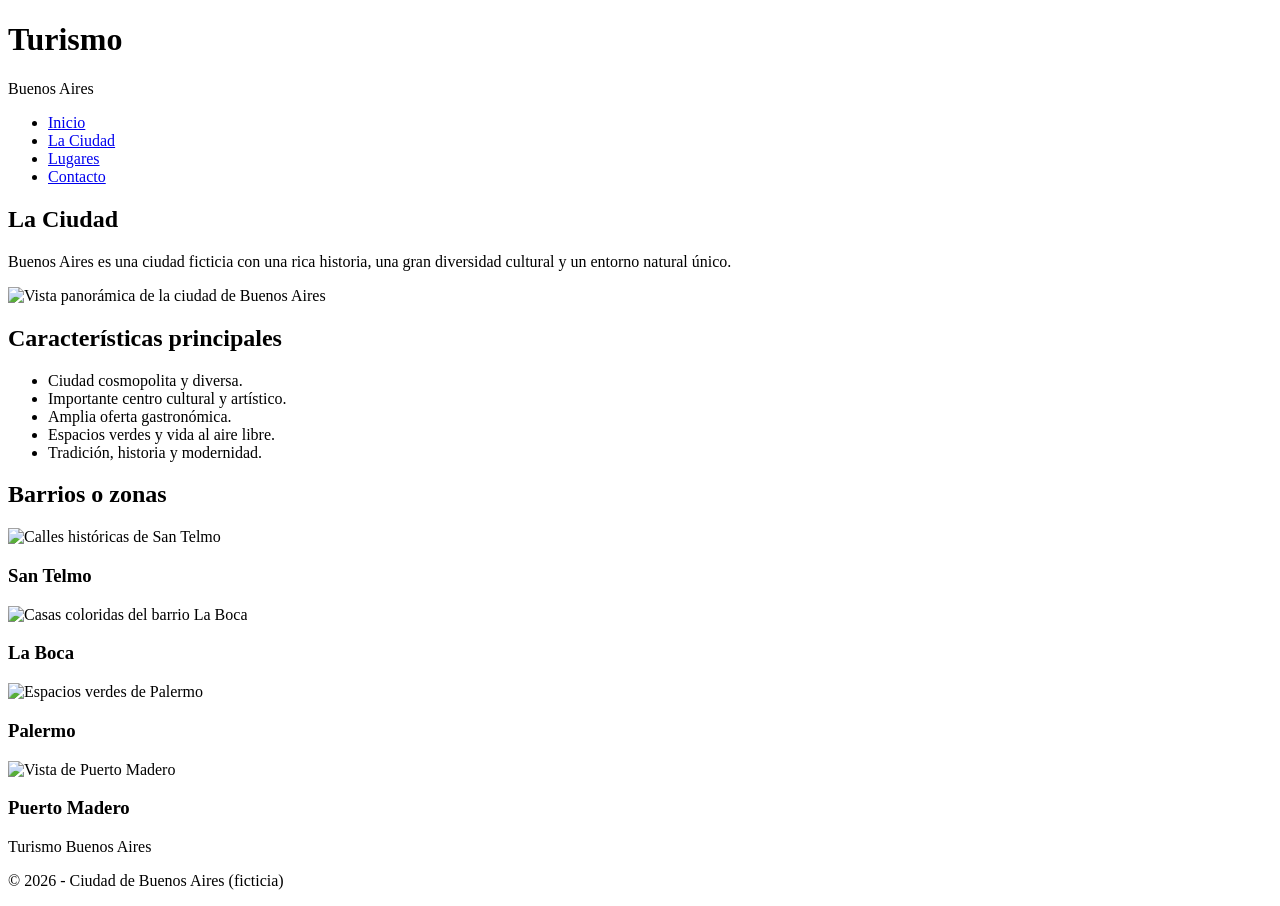
==== ciudad.html @ 962e04ac "Nuevo html para "Ciudades" Pagina de "Ciudades" adaptado a una estructura mas parecida a la de las d" ====
<!DOCTYPE html>
<html lang="es">

    <head>
        <meta charset="UTF-8">
        <meta name="viewport" content="width=device-width, initial-scale=1.0">

        <link rel="preconnect" href="https://fonts.googleapis.com">
        <link rel="preconnect" href="https://fonts.gstatic.com" crossorigin>

        <link href="https://fonts.googleapis.com/css2?family=Poppins:wght@400;500;600;700&display=swap" rel="stylesheet">

        <link rel="stylesheet" href="estilosCiudad.css">

        <title>La Ciudad - Turismo Buenos Aires</title>
    </head>

    <body class="pagina-ciudad">

        <header class="site-header">

            <div class="header-logo">
                <h1>Turismo</h1>
                <p>Buenos Aires</p>
            </div>

            <nav class="site-nav">

                <ul>
                    <li>
                        <a href="index.html">Inicio</a>
                    </li>

                    <li>
                        <a href="ciudad.html" class="activo">La Ciudad</a>
                    </li>

                    <li>
                        <a href="lugares.html">Lugares</a>
                    </li>

                    <li>
                        <a href="contacto.html">Contacto</a>
                    </li>
                </ul>

            </nav>

        </header>


        <main class="contenedor-ciudad">

            <section class="presentacion-ciudad">

                <div class="texto-presentacion">

                    <h2>La Ciudad</h2>

                    <p>
                        Buenos Aires es una ciudad ficticia con una rica historia,
                        una gran diversidad cultural y un entorno natural único.
                    </p>

                </div>
                <img src="Recursos/ciudad.jpg" alt="Vista panorámica de la ciudad de Buenos Aires" class="imagen-ciudad" >
            </section>

            <section class="caracteristicas">

                <h2>Características principales</h2>
                <ul>

                    <li>Ciudad cosmopolita y diversa.</li>

                    <li>Importante centro cultural y artístico.</li>

                    <li>Amplia oferta gastronómica.</li>

                    <li>Espacios verdes y vida al aire libre.</li>

                    <li>Tradición, historia y modernidad.</li>

                </ul>

            </section>

            <section class="barrios">

            <h2>Barrios o zonas</h2>

            <div class="contenedor-barrios">

                <article class="tarjeta-barrio">

                    <img
                        src="Recursos/san-telmo.jpg"
                        alt="Calles históricas de San Telmo"
                    >

                    <h3>San Telmo</h3>

                </article>

                <article class="tarjeta-barrio">

                    <img
                        src="Recursos/la-boca.jpg"
                        alt="Casas coloridas del barrio La Boca"
                    >

                    <h3>La Boca</h3>

                </article>

                <article class="tarjeta-barrio">

                    <img
                        src="Recursos/palermo.jpg"
                        alt="Espacios verdes de Palermo"
                    >

                    <h3>Palermo</h3>

                </article>


                <article class="tarjeta-barrio">

                    <img
                        src="Recursos/puerto-madero.jpg"
                        alt="Vista de Puerto Madero"
                    >

                    <h3>Puerto Madero</h3>

                </article>


            </div>

        </section>


    </main>

    <footer class="site-footer">

        <p class="footer-titulo">
            Turismo Buenos Aires
        </p>

        <p class="footer-derechos">
            © 2026 - Ciudad de Buenos Aires (ficticia)
        </p>

    </footer>
</body>
</html>
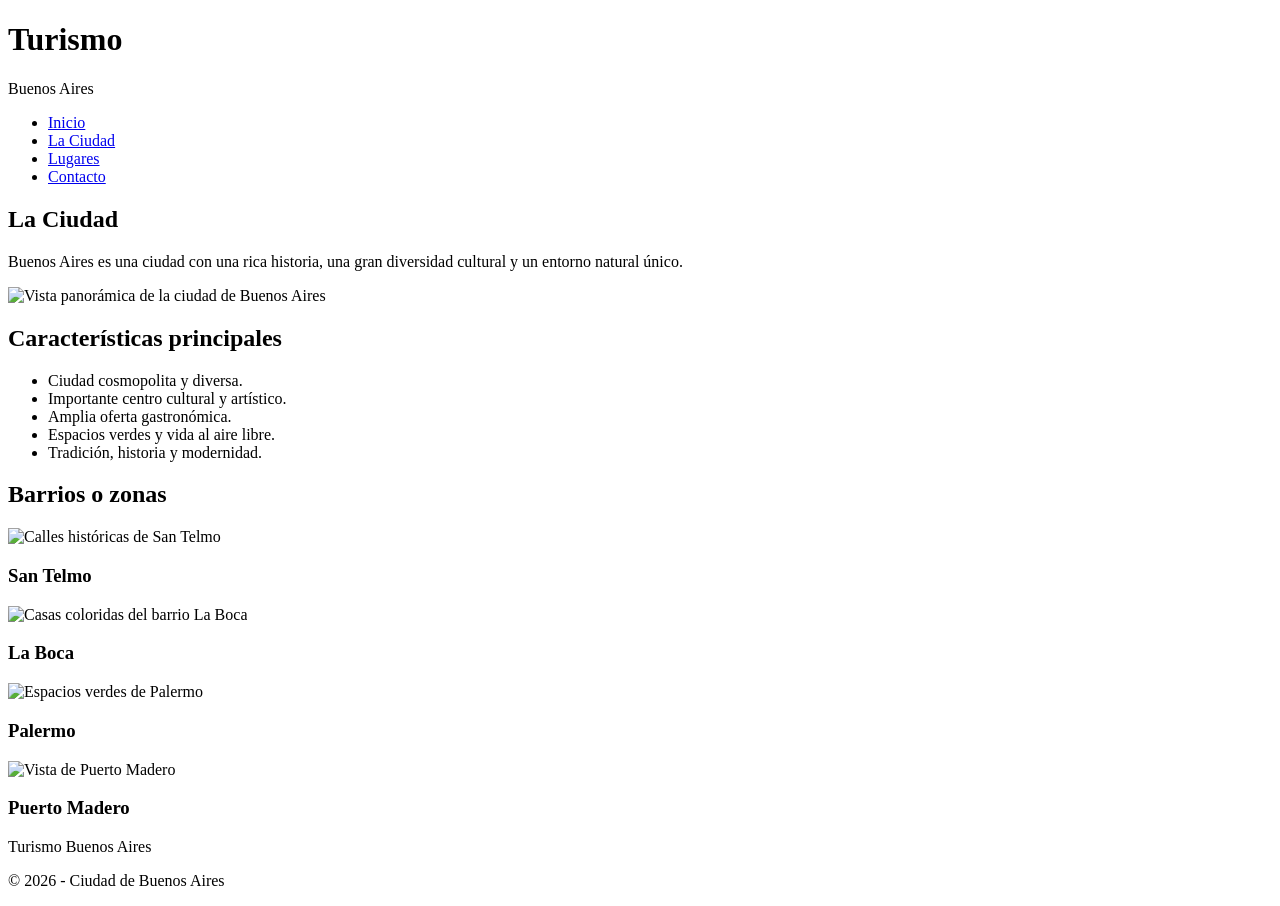
==== commit 16bc7c27: "cambios pequeños" ====
--- a/ciudad.html
+++ b/ciudad.html
@@ -59,7 +59,7 @@
                     <h2>La Ciudad</h2>
 
                     <p>
-                        Buenos Aires es una ciudad ficticia con una rica historia,
+                        Buenos Aires es una ciudad con una rica historia,
                         una gran diversidad cultural y un entorno natural único.
                     </p>
 
@@ -152,7 +152,7 @@
         </p>
 
         <p class="footer-derechos">
-            © 2026 - Ciudad de Buenos Aires (ficticia)
+            © 2026 - Ciudad de Buenos Aires
         </p>
 
     </footer>
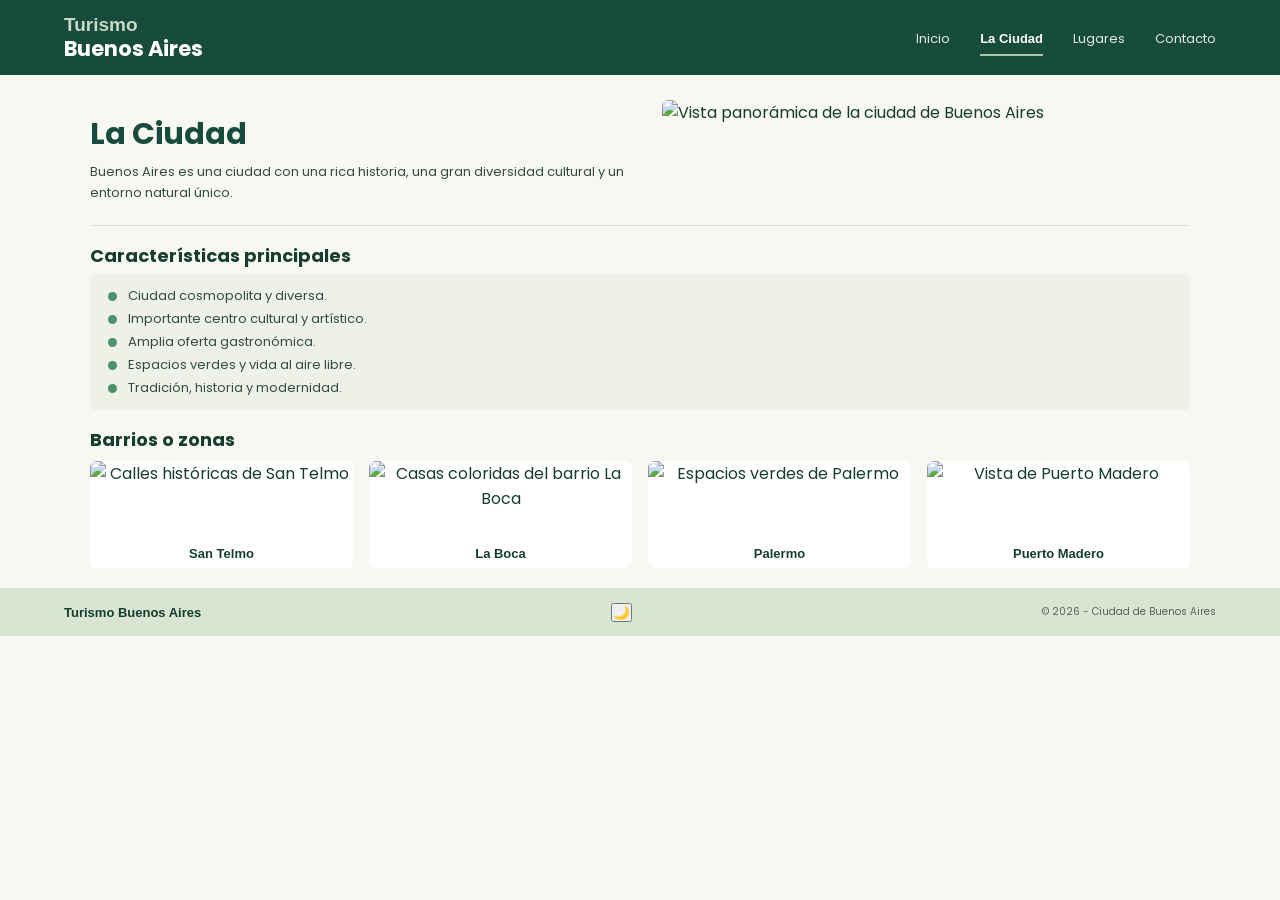
==== commit 802ea513: "html y css modificado para el js en html se agrego un boton que es para el modo oscuro, y en el css " ====
--- a/ciudad.html
+++ b/ciudad.html
@@ -150,11 +150,12 @@
         <p class="footer-titulo">
             Turismo Buenos Aires
         </p>
-
+        <button id="boton-tema">🌙</button>
         <p class="footer-derechos">
             © 2026 - Ciudad de Buenos Aires
         </p>
 
     </footer>
+    <script src="ciudad.js"></script>
 </body>
 </html>
--- a/estilosCiudad.css
+++ b/estilosCiudad.css
@@ -0,0 +1,294 @@
+* {
+    margin: 0;
+    padding: 0;
+    box-sizing: border-box;
+}
+
+body {
+    font-family: 'Poppins', sans-serif;
+    background-color: #f7f8f1;
+    color: #173d32;
+}
+
+.site-header {
+    background-color: #174b3b;
+    color: white;
+
+    display: flex;
+    justify-content: space-between;
+    align-items: center;
+
+    padding: 12px 5%;
+    min-height: 75px;
+}
+
+.header-logo h1 {
+    font-size: 19px;
+    font-weight: 600;
+    line-height: 1.2;
+    color: #c8d8c8;
+}
+
+.header-logo p {
+    font-size: 21px;
+    font-weight: 700;
+    line-height: 1.2;
+    color: white;
+}
+
+
+.site-nav ul {
+    display: flex;
+    align-items: center;
+    gap: 30px;
+
+    list-style: none;
+}
+
+.site-nav a {
+    text-decoration: none;
+    color: #e2eae4;
+
+    font-size: 13px;
+    font-weight: 400;
+
+    padding-bottom: 8px;
+    transition: 0.3s;
+}
+
+.site-nav a:hover {
+    color: white;
+}
+
+.site-nav a.activo {
+    color: white;
+    font-weight: 600;
+
+    border-bottom: 2px solid #a9c5a9;
+}
+
+
+
+.contenedor-ciudad {
+    width: 90%;
+    max-width: 1100px;
+    margin: 0 auto;
+    padding: 25px 0 20px;
+}
+
+
+
+.presentacion-ciudad {
+    display: flex;
+    justify-content: space-between;
+    align-items: center;
+    gap: 25px;
+
+    padding-bottom: 10px;
+    border-bottom: 1px solid #dce2d8;
+}
+
+.texto-presentacion {
+    flex: 1;
+}
+
+.texto-presentacion h2 {
+    font-size: 30px;
+    font-weight: 700;
+    margin-bottom: 5px;
+    color: #174b3b;
+}
+
+.texto-presentacion p {
+    font-size: 13px;
+    line-height: 1.6;
+    color: #354b43;
+}
+
+.imagen-ciudad {
+    width: 48%;
+    height: 115px;
+
+    object-fit: cover;
+    border-radius: 6px;
+}
+
+.caracteristicas {
+    margin-top: 16px;
+}
+
+.caracteristicas h2 {
+    font-size: 18px;
+    font-weight: 700;
+    margin-bottom: 5px;
+    color: #173d32;
+}
+
+.caracteristicas ul {
+    background-color: #edf1e7;
+
+    list-style: none;
+    padding: 9px 18px;
+
+    border-radius: 6px;
+}
+
+.caracteristicas li {
+    position: relative;
+
+    font-size: 13px;
+    color: #354b43;
+
+    padding-left: 20px;
+    margin: 3px 0;
+}
+
+.caracteristicas li::before {
+    content: "";
+
+    position: absolute;
+    left: 0;
+    top: 6px;
+
+    width: 9px;
+    height: 9px;
+
+    background-color: #4c9369;
+    border-radius: 50%;
+}
+
+.barrios {
+    margin-top: 16px;
+}
+
+.barrios h2 {
+    font-size: 18px;
+    font-weight: 700;
+    margin-bottom: 8px;
+    color: #173d32;
+}
+
+.contenedor-barrios {
+    display: grid;
+    grid-template-columns: repeat(4, 1fr);
+    gap: 16px;
+}
+.tarjeta-barrio {
+    background-color: #ffffff;
+    border-radius: 6px;
+    overflow: hidden;
+
+    text-align: center;
+
+    transition: transform 0.3s, box-shadow 0.3s;
+}
+
+.tarjeta-barrio:hover {
+    transform: translateY(-4px);
+    box-shadow: 0 4px 12px rgba(0, 0, 0, 0.10);
+}
+
+.tarjeta-barrio img {
+    display: block;
+
+    width: 100%;
+    height: 78px;
+
+    object-fit: cover;
+    border-radius: 6px;
+}
+
+.tarjeta-barrio h3 {
+    font-size: 13px;
+    font-weight: 600;
+
+    color: #173d32;
+
+    padding: 7px 3px;
+}
+
+.site-footer {
+    background-color: #d8e5d2;
+
+    display: flex;
+    justify-content: space-between;
+    align-items: center;
+
+    padding: 14px 5%;
+    min-height: 48px;
+}
+
+.footer-titulo {
+    font-size: 13px;
+    font-weight: 600;
+    color: #173d32;
+}
+
+.footer-derechos {
+    font-size: 10px;
+    color: #52665b;
+}
+@media (max-width: 600px) {
+
+    .site-header {
+        flex-direction: column;
+        gap: 12px;
+        padding: 15px;
+    }
+
+    .site-nav ul {
+        gap: 18px;
+        flex-wrap: wrap;
+        justify-content: center;
+    }
+
+    .site-nav a {
+        font-size: 12px;
+    }
+
+    .contenedor-ciudad {
+        width: 92%;
+    }
+
+    .presentacion-ciudad {
+        flex-direction: column;
+        align-items: flex-start;
+    }
+
+    .texto-presentacion h2 {
+        font-size: 26px;
+    }
+
+    .imagen-ciudad {
+        width: 100%;
+        height: 180px;
+    }
+
+    .contenedor-barrios {
+        grid-template-columns: repeat(2, 1fr);
+        gap: 12px;
+    }
+
+    .tarjeta-barrio img {
+        height: 110px;
+    }
+
+    .site-footer {
+        flex-direction: column;
+        gap: 6px;
+        text-align: center;
+    }
+
+}
+
+@media (max-width: 350px) {
+
+    .site-nav ul {
+        gap: 10px;
+    }
+
+    .contenedor-barrios {
+        grid-template-columns: 1fr;
+    }
+
+}
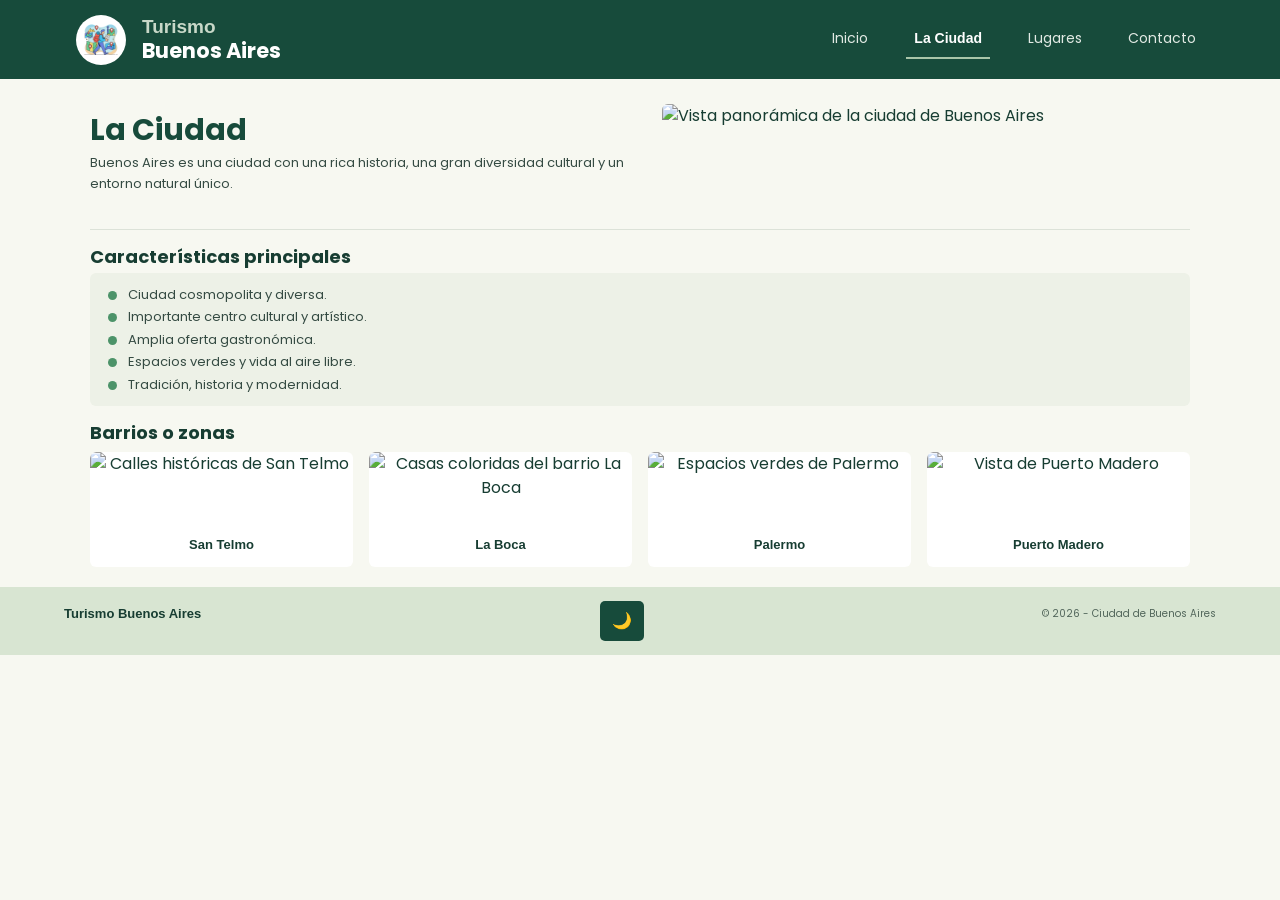
==== commit 3bc1032f: "feat: unifico la navbar del sitio con Bootstrap" ====
--- a/ciudad.html
+++ b/ciudad.html
@@ -11,43 +11,47 @@
 
         <link href="https://fonts.googleapis.com/css2?family=Poppins:wght@400;500;600;700&display=swap" rel="stylesheet">
 
+        <!-- Bootstrap CSS: antes del CSS propio -->
+        <link href="https://cdn.jsdelivr.net/npm/bootstrap@5.3.3/dist/css/bootstrap.min.css" rel="stylesheet">
+
+        <!-- CSS propio del sitio -->
         <link rel="stylesheet" href="estilosCiudad.css">
+        <link rel="stylesheet" href="css/navbar.css">
 
         <title>La Ciudad - Turismo Buenos Aires</title>
     </head>
 
     <body class="pagina-ciudad">
 
-        <header class="site-header">
+    <header class="header-turismo sticky-top">
+        <nav class="navbar navbar-expand-lg navbar-dark navbar-turismo">
+            <div class="container-fluid">
 
-            <div class="header-logo">
-                <h1>Turismo</h1>
-                <p>Buenos Aires</p>
+                <a class="navbar-brand d-flex align-items-center gap-3" href="index.html">
+                    <img class="logo-navbar rounded-circle" src="Recursos/Logo.jpg" alt="Logo de Turismo Buenos Aires">
+                    <div class="marca-texto">
+                        <h1>Turismo</h1>
+                        <p>Buenos Aires</p>
+                    </div>
+                </a>
+
+                <button class="navbar-toggler" type="button" data-bs-toggle="collapse" data-bs-target="#menuPrincipal"
+                    aria-controls="menuPrincipal" aria-expanded="false" aria-label="Abrir menú">
+                    <span class="navbar-toggler-icon"></span>
+                </button>
+
+                <div class="collapse navbar-collapse" id="menuPrincipal">
+                    <ul class="navbar-nav ms-auto">
+                        <li class="nav-item"><a class="nav-link" href="index.html">Inicio</a></li>
+                        <li class="nav-item"><a class="nav-link active" aria-current="page" href="ciudad.html">La Ciudad</a></li>
+                        <li class="nav-item"><a class="nav-link" href="lugares.html">Lugares</a></li>
+                        <li class="nav-item"><a class="nav-link" href="contacto.html">Contacto</a></li>
+                    </ul>
+                </div>
+
             </div>
-
-            <nav class="site-nav">
-
-                <ul>
-                    <li>
-                        <a href="index.html">Inicio</a>
-                    </li>
-
-                    <li>
-                        <a href="ciudad.html" class="activo">La Ciudad</a>
-                    </li>
-
-                    <li>
-                        <a href="lugares.html">Lugares</a>
-                    </li>
-
-                    <li>
-                        <a href="contacto.html">Contacto</a>
-                    </li>
-                </ul>
-
-            </nav>
-
-        </header>
+        </nav>
+    </header>
 
 
         <main class="contenedor-ciudad">
@@ -156,6 +160,8 @@
         </p>
 
     </footer>
+    <!-- Bootstrap JS: necesario para el menú hamburguesa -->
+    <script src="https://cdn.jsdelivr.net/npm/bootstrap@5.3.3/dist/js/bootstrap.bundle.min.js"></script>
     <script src="ciudad.js"></script>
 </body>
 </html>
--- a/estilosCiudad.css
+++ b/estilosCiudad.css
@@ -292,3 +292,57 @@
     }
 
 }
+
+/* BOTÓN MODO OSCURO */
+
+#boton-tema {
+    background-color: #174b3b;
+    color: white;
+    border: none;
+    border-radius: 5px;
+    padding: 8px 12px;
+    cursor: pointer;
+    font-family: 'Poppins', sans-serif;
+}
+
+
+/* MODO OSCURO */
+
+.modo-oscuro {
+    background-color: #18231f;
+    color: #eeeeee;
+}
+
+.modo-oscuro .contenedor-ciudad {
+    background-color: #18231f;
+}
+
+.modo-oscuro h2,
+.modo-oscuro h3,
+.modo-oscuro p {
+    color: #eeeeee;
+}
+
+.modo-oscuro .caracteristicas ul,
+.modo-oscuro .tarjeta-barrio {
+    background-color: #293a32;
+}
+
+.modo-oscuro .caracteristicas li {
+    color: #eeeeee;
+}
+
+.modo-oscuro .site-footer {
+    background-color: #24352d;
+}
+
+.modo-oscuro .footer-titulo,
+.modo-oscuro .footer-derechos {
+    color: #eeeeee; 
+}
+
+.modo-oscuro #boton-tema {
+    background-color: #d8e5d2;
+    color: #173d32;
+}
+
--- a/css/navbar.css
+++ b/css/navbar.css
@@ -0,0 +1,99 @@
+/* =========================
+   NAVBAR - Bootstrap (personalizaciones)
+   Compartida por todas las páginas del sitio.
+   Toma los colores de la navbar de ciudad.html.
+========================= */
+
+
+/* Variables de la navbar */
+:root {
+    --nav-fondo: #174b3b;
+    --nav-texto-suave: #c8d8c8;
+    --nav-link: #e2eae4;
+    --nav-activo: #a9c5a9;
+    --nav-blanco: #ffffff;
+}
+
+
+/* Header: anula los estilos de header viejos de cada página */
+.header-turismo {
+    display: block;
+    padding: 0;
+    background-color: var(--nav-fondo);
+}
+
+
+/* Navbar: colores de Bootstrap reemplazados por los de la paleta */
+.navbar-turismo {
+    --bs-navbar-color: var(--nav-link);
+    --bs-navbar-hover-color: var(--nav-blanco);
+    --bs-navbar-active-color: var(--nav-blanco);
+    --bs-navbar-toggler-border-color: rgba(255, 255, 255, 0.4);
+
+    background-color: var(--nav-fondo);
+    padding: 0.6rem 5%;
+    min-height: 75px;
+}
+
+
+/* Logo + nombre de la ciudad (navbar-brand) */
+.logo-navbar {
+    width: 50px;
+    height: 50px;
+    object-fit: cover;
+}
+
+.navbar-turismo .marca-texto h1 {
+    margin: 0;
+    font-size: 19px;
+    font-weight: 600;
+    line-height: 1.2;
+    color: var(--nav-texto-suave);
+}
+
+.navbar-turismo .marca-texto p {
+    margin: 0;
+    font-size: 21px;
+    font-weight: 700;
+    line-height: 1.2;
+    color: var(--nav-blanco);
+}
+
+
+/* Links del menú */
+.navbar-turismo .navbar-nav {
+    gap: 30px;
+}
+
+.navbar-turismo .nav-item {
+    margin: 0;
+}
+
+.navbar-turismo .nav-link {
+    font-size: 14px;
+    text-decoration: none;
+    border-bottom: 2px solid transparent;
+    transition: color 0.3s, border-color 0.3s;
+}
+
+.navbar-turismo .nav-link.active {
+    font-weight: 600;
+    border-bottom-color: var(--nav-activo);
+}
+
+
+/* Mobile: menú hamburguesa desplegado */
+@media (max-width: 991.98px) {
+
+    .navbar-turismo .navbar-nav {
+        gap: 0;
+        padding-top: 0.5rem;
+    }
+
+    .navbar-turismo .nav-link.active {
+        border-bottom-color: transparent;
+        border-left: 3px solid var(--nav-activo);
+        padding-left: 0.6rem;
+    }
+
+}
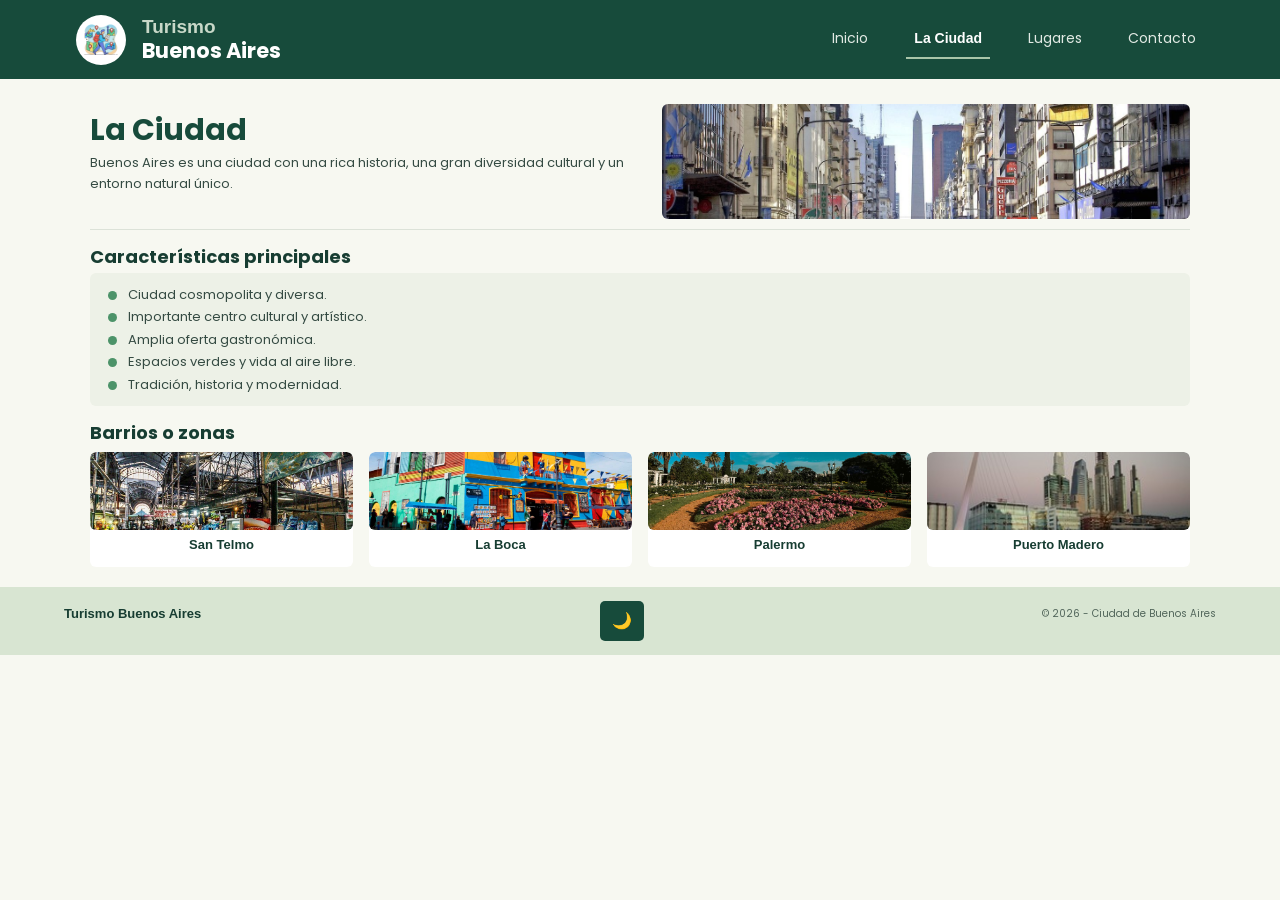
==== commit 3165bffd: "fix: corrijo imágenes rotas en la página de la ciudad" ====
--- a/ciudad.html
+++ b/ciudad.html
@@ -68,7 +68,7 @@
                     </p>
 
                 </div>
-                <img src="Recursos/ciudad.jpg" alt="Vista panorámica de la ciudad de Buenos Aires" class="imagen-ciudad" >
+                <img src="Recursos/corrientes-obelisco.jpg" alt="Avenida Corrientes con el Obelisco de fondo, en el centro de Buenos Aires" class="imagen-ciudad" >
             </section>
 
             <section class="caracteristicas">
@@ -99,8 +99,8 @@
                 <article class="tarjeta-barrio">
 
                     <img
-                        src="Recursos/san-telmo.jpg"
-                        alt="Calles históricas de San Telmo"
+                        src="src/images/Mercado-de-San-Telmo.jpg"
+                        alt="Puestos y arquitectura histórica del Mercado de San Telmo"
                     >
 
                     <h3>San Telmo</h3>
@@ -110,7 +110,7 @@
                 <article class="tarjeta-barrio">
 
                     <img
-                        src="Recursos/la-boca.jpg"
+                        src="src/images/caminito-la-boca.jpg"
                         alt="Casas coloridas del barrio La Boca"
                     >
 
@@ -121,7 +121,7 @@
                 <article class="tarjeta-barrio">
 
                     <img
-                        src="Recursos/palermo.jpg"
+                        src="src/images/rosedal-de-palermo-rosas.jpg"
                         alt="Espacios verdes de Palermo"
                     >
 
@@ -133,8 +133,8 @@
                 <article class="tarjeta-barrio">
 
                     <img
-                        src="Recursos/puerto-madero.jpg"
-                        alt="Vista de Puerto Madero"
+                        src="Recursos/imagen1.jpg"
+                        alt="Puente de la Mujer y los edificios de Puerto Madero"
                     >
 
                     <h3>Puerto Madero</h3>
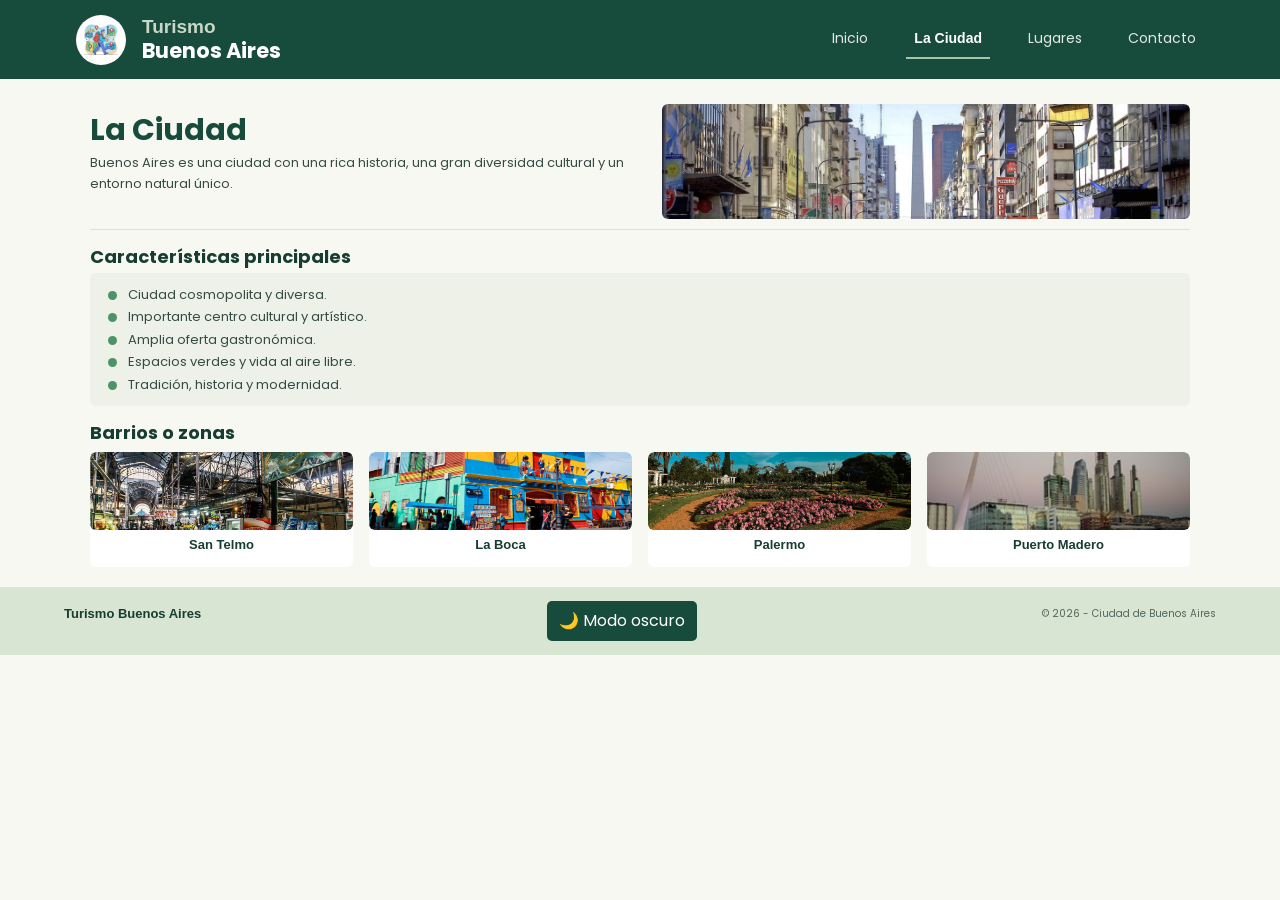
==== commit 51a18212: "feat: unifico el modo oscuro en todas las páginas y elimino CSS y JS que quedaron sin uso" ====
--- a/ciudad.html
+++ b/ciudad.html
@@ -15,8 +15,7 @@
         <link href="https://cdn.jsdelivr.net/npm/bootstrap@5.3.3/dist/css/bootstrap.min.css" rel="stylesheet">
 
         <!-- CSS propio del sitio -->
-        <link rel="stylesheet" href="estilosCiudad.css">
-        <link rel="stylesheet" href="css/navbar.css">
+        <link rel="stylesheet" href="css/estilos.css">
 
         <title>La Ciudad - Turismo Buenos Aires</title>
     </head>
@@ -154,7 +153,7 @@
         <p class="footer-titulo">
             Turismo Buenos Aires
         </p>
-        <button id="boton-tema">🌙</button>
+        <button id="boton-tema">🌙 Modo oscuro</button>
         <p class="footer-derechos">
             © 2026 - Ciudad de Buenos Aires
         </p>
@@ -162,6 +161,7 @@
     </footer>
     <!-- Bootstrap JS: necesario para el menú hamburguesa -->
     <script src="https://cdn.jsdelivr.net/npm/bootstrap@5.3.3/dist/js/bootstrap.bundle.min.js"></script>
-    <script src="ciudad.js"></script>
+    <!-- JS propio del sitio -->
+    <script src="js/main.js"></script>
 </body>
 </html>
--- a/css/estilos.css
+++ b/css/estilos.css
@@ -0,0 +1,736 @@
+/* =========================
+   VARIABLES
+========================= */
+:root {
+    --color-principal: #214E34;
+    --color-secundario: #DCE8D6;
+    --color-acento: #4F7D54;
+    --color-fondo: #F7F5EC;
+    --color-texto: #1F2D24;
+    --fuente-principal: "Poppins", sans-serif;
+
+    /* Navbar */
+    --nav-fondo: #174b3b;
+    --nav-texto-suave: #c8d8c8;
+    --nav-link: #e2eae4;
+    --nav-activo: #a9c5a9;
+    --nav-blanco: #ffffff;
+}
+
+
+/* =========================
+   RESET
+========================= */
+* {
+    box-sizing: border-box;
+    margin: 0;
+    padding: 0;
+}
+
+
+/* =========================
+   ESTILOS GENERALES
+========================= */
+body {
+    font-family: var(--fuente-principal);
+    font-size: 16px;
+    line-height: 1.6;
+    background-color: var(--color-fondo);
+    color: var(--color-texto);
+}
+
+h1,
+h2,
+h3 {
+    line-height: 1.2;
+}
+
+h1 {
+    font-size: 1.8rem;
+}
+
+h2 {
+    font-size: 1.5rem;
+    color: var(--color-principal);
+    margin-bottom: 1.5rem;
+}
+
+h3 {
+    font-size: 1.2rem;
+    color: var(--color-principal);
+    margin-bottom: 0.8rem;
+}
+
+p,
+li,
+dd {
+    margin-bottom: 0.8rem;
+}
+
+
+/* =========================
+   NAVBAR - BOOTSTRAP (personalizaciones)
+   Misma navbar en todas las páginas
+========================= */
+
+/* Header: contenedor de la navbar */
+.header-turismo {
+    display: block;
+    padding: 0;
+    background-color: var(--nav-fondo);
+}
+
+/* Colores de Bootstrap reemplazados por los de la paleta */
+.navbar-turismo {
+    --bs-navbar-color: var(--nav-link);
+    --bs-navbar-hover-color: var(--nav-blanco);
+    --bs-navbar-active-color: var(--nav-blanco);
+    --bs-navbar-toggler-border-color: rgba(255, 255, 255, 0.4);
+
+    background-color: var(--nav-fondo);
+    padding: 0.6rem 5%;
+    min-height: 75px;
+}
+
+/* Logo + nombre de la ciudad (navbar-brand) */
+.logo-navbar {
+    width: 50px;
+    height: 50px;
+    object-fit: cover;
+}
+
+.navbar-turismo .marca-texto h1 {
+    margin: 0;
+    font-size: 19px;
+    font-weight: 600;
+    line-height: 1.2;
+    color: var(--nav-texto-suave);
+}
+
+.navbar-turismo .marca-texto p {
+    margin: 0;
+    font-size: 21px;
+    font-weight: 700;
+    line-height: 1.2;
+    color: var(--nav-blanco);
+}
+
+/* Links del menú */
+.navbar-turismo .navbar-nav {
+    gap: 30px;
+}
+
+.navbar-turismo .nav-item {
+    margin: 0;
+}
+
+.navbar-turismo .nav-link {
+    font-size: 14px;
+    text-decoration: none;
+    border-bottom: 2px solid transparent;
+    transition: color 0.3s, border-color 0.3s;
+}
+
+.navbar-turismo .nav-link.active {
+    font-weight: 600;
+    border-bottom-color: var(--nav-activo);
+}
+
+
+/* =========================
+   CONTENIDO PRINCIPAL
+========================= */
+main {
+    max-width: 1100px;
+    margin: 0 auto;
+    padding: 3rem 2rem;
+}
+
+
+/* =========================
+   PÁGINA INICIO
+========================= */
+.pagina-inicio .contenedor-inicio {
+    display: flex;
+    align-items: center;
+    gap: 3rem;
+    max-width: 1100px;
+    margin: 0 auto;
+    padding: 3rem 2rem;
+    background-color: var(--color-secundario);
+}
+
+.imagen-inicio {
+    width: 400px;
+    height: auto;
+}
+
+.texto-inicio {
+    flex: 1;
+}
+
+.texto-inicio h2 {
+    margin-bottom: 1rem;
+}
+
+.boton-inicio {
+    display: inline-block;
+    margin-top: 1rem;
+    padding: 0.8rem 1.5rem;
+    border: 2px solid transparent;
+    border-radius: 10px;
+    background-color: var(--color-principal);
+    color: white;
+    text-decoration: none;
+}
+
+.boton-inicio:hover {
+    border-color: var(--color-acento);
+    background-color: transparent;
+    color: var(--color-acento);
+}
+
+.btn-noticias {
+    display: inline-block;
+    margin-top: 1rem;
+    padding: 0.8rem 1.5rem;
+    border: 2px solid transparent;
+    border-radius: 10px;
+    background-color: var(--color-principal);
+    color: white;
+    text-decoration: none;
+}
+
+.btn-noticias:hover {
+    border-color: var(--color-acento);
+    background-color: transparent;
+    color: var(--color-acento);
+}
+
+
+/* =========================
+   PÁGINA CIUDAD
+   (todo va dentro de .pagina-ciudad para no afectar a las otras páginas)
+========================= */
+.pagina-ciudad {
+    background-color: #f7f8f1;
+    color: #173d32;
+    line-height: 1.5;
+}
+
+.pagina-ciudad p {
+    margin-bottom: 1rem;
+}
+
+.pagina-ciudad .contenedor-ciudad {
+    width: 90%;
+    max-width: 1100px;
+    margin: 0 auto;
+    padding: 25px 0 20px;
+}
+
+/* Presentación */
+.pagina-ciudad .presentacion-ciudad {
+    display: flex;
+    justify-content: space-between;
+    align-items: center;
+    gap: 25px;
+
+    padding-bottom: 10px;
+    border-bottom: 1px solid #dce2d8;
+}
+
+.pagina-ciudad .texto-presentacion {
+    flex: 1;
+}
+
+.pagina-ciudad .texto-presentacion h2 {
+    font-size: 30px;
+    font-weight: 700;
+    margin-bottom: 5px;
+    color: #174b3b;
+}
+
+.pagina-ciudad .texto-presentacion p {
+    font-size: 13px;
+    line-height: 1.6;
+    color: #354b43;
+}
+
+.pagina-ciudad .imagen-ciudad {
+    width: 48%;
+    height: 115px;
+
+    object-fit: cover;
+    border-radius: 6px;
+}
+
+/* Características */
+.pagina-ciudad .caracteristicas {
+    margin-top: 16px;
+}
+
+.pagina-ciudad .caracteristicas h2 {
+    font-size: 18px;
+    font-weight: 700;
+    margin-bottom: 5px;
+    color: #173d32;
+}
+
+.pagina-ciudad .caracteristicas ul {
+    background-color: #edf1e7;
+
+    list-style: none;
+    padding: 9px 18px;
+
+    border-radius: 6px;
+}
+
+.pagina-ciudad .caracteristicas li {
+    position: relative;
+
+    font-size: 13px;
+    color: #354b43;
+
+    padding-left: 20px;
+    margin: 3px 0;
+}
+
+.pagina-ciudad .caracteristicas li::before {
+    content: "";
+
+    position: absolute;
+    left: 0;
+    top: 6px;
+
+    width: 9px;
+    height: 9px;
+
+    background-color: #4c9369;
+    border-radius: 50%;
+}
+
+/* Barrios */
+.pagina-ciudad .barrios {
+    margin-top: 16px;
+}
+
+.pagina-ciudad .barrios h2 {
+    font-size: 18px;
+    font-weight: 700;
+    margin-bottom: 8px;
+    color: #173d32;
+}
+
+.pagina-ciudad .contenedor-barrios {
+    display: grid;
+    grid-template-columns: repeat(4, 1fr);
+    gap: 16px;
+}
+
+.pagina-ciudad .tarjeta-barrio {
+    background-color: #ffffff;
+    border-radius: 6px;
+    overflow: hidden;
+
+    text-align: center;
+
+    transition: transform 0.3s, box-shadow 0.3s;
+}
+
+.pagina-ciudad .tarjeta-barrio:hover {
+    transform: translateY(-4px);
+    box-shadow: 0 4px 12px rgba(0, 0, 0, 0.10);
+}
+
+.pagina-ciudad .tarjeta-barrio img {
+    display: block;
+
+    width: 100%;
+    height: 78px;
+
+    object-fit: cover;
+    border-radius: 6px;
+}
+
+.pagina-ciudad .tarjeta-barrio h3 {
+    font-size: 13px;
+    font-weight: 600;
+    margin-bottom: 0.5rem;
+
+    color: #173d32;
+
+    padding: 7px 3px;
+}
+
+/* Datos de la ciudad (lista <dl>) */
+.pagina-ciudad dt {
+    margin-top: 1rem;
+    font-weight: 600;
+    color: var(--color-principal);
+}
+
+.pagina-ciudad dd {
+    margin-left: 1rem;
+}
+
+/* Footer de la página ciudad */
+.pagina-ciudad .site-footer {
+    background-color: #d8e5d2;
+    color: inherit;
+
+    display: flex;
+    justify-content: space-between;
+    align-items: center;
+    gap: 0;
+
+    padding: 14px 5%;
+    min-height: 48px;
+}
+
+.pagina-ciudad .footer-titulo {
+    font-size: 13px;
+    font-weight: 600;
+    color: #173d32;
+}
+
+.pagina-ciudad .footer-derechos {
+    font-size: 10px;
+    color: #52665b;
+}
+
+
+/* =========================
+   PÁGINA LUGARES
+========================= */
+.lugares-main {
+    max-width: 1100px;
+    margin: 0 auto;
+    padding: 3rem 2rem;
+}
+
+.lugares-presentacion {
+    margin-bottom: 2rem;
+}
+
+.lugares-presentacion h2,
+.lista-lugares > h2 {
+    margin-bottom: 0.5rem;
+}
+
+.lugares-atajos {
+    margin-bottom: 2rem;
+    padding: 1rem 1.5rem;
+    background-color: var(--color-secundario);
+}
+
+.lugares-atajos ul {
+    display: flex;
+    gap: 2rem;
+    list-style: none;
+}
+
+.lugares-atajos a {
+    color: var(--color-principal);
+    font-weight: 600;
+    text-decoration: none;
+}
+
+.lugares-atajos a:hover {
+    text-decoration: underline;
+}
+
+.lista-lugares {
+    margin-bottom: 2rem;
+}
+
+.lugar-card {
+    display: flex;
+    margin-bottom: 1.5rem;
+    border: 1px solid var(--color-secundario);
+    border-radius: 6px;
+    background-color: white;
+}
+
+.lugar-card img {
+    width: 280px;
+    height: auto;
+}
+
+.lugar-info {
+    flex: 1;
+    padding: 1.5rem;
+}
+
+.lugar-info h4 {
+    margin-top: 1rem;
+    margin-bottom: 0.5rem;
+    color: var(--color-principal);
+}
+
+.ubicacion {
+    color: var(--color-acento);
+}
+
+.lugar-info ul,
+.lugar-info ol {
+    padding-left: 1.5rem;
+}
+
+.recomendacion {
+    margin-top: 1rem;
+    padding: 0.7rem 1rem;
+    border-left: 4px solid var(--color-acento);
+    background-color: var(--color-secundario);
+}
+
+.consejos {
+    margin-top: 2rem;
+    padding: 1.5rem;
+    background-color: var(--color-secundario);
+}
+
+
+/* =========================
+   PÁGINA CONTACTO
+========================= */
+.contacto-info {
+    display: grid;
+    grid-template-columns: 2fr 1fr;
+    gap: 2rem;
+}
+
+.contacto-intro {
+    grid-column: 1 / -1;
+}
+
+.contacto-info a {
+    color: var(--color-acento);
+    text-decoration: none;
+}
+
+.contacto-info a:hover {
+    color: var(--color-principal);
+    text-decoration: underline;
+}
+
+.contacto-redes {
+    padding: 1.5rem;
+    background-color: var(--color-secundario);
+}
+
+.contacto-redes h2 {
+    margin-bottom: 1rem;
+}
+
+.contacto-horarios {
+    margin-top: 2rem;
+    padding: 1.5rem;
+    border: 1px solid var(--color-acento);
+    background-color: white;
+}
+
+.contacto-horarios h3 {
+    margin-bottom: 1rem;
+}
+
+.contacto-horarios ul {
+    padding-left: 1.5rem;
+}
+
+
+/* =========================
+   FOOTER
+========================= */
+.site-footer {
+    display: flex;
+    align-items: center;
+    justify-content: space-between;
+    gap: 2rem;
+    padding: 2rem;
+    background-color: var(--color-principal);
+    color: white;
+}
+
+.site-footer address {
+    font-style: normal;
+}
+
+.site-footer a {
+    color: var(--color-secundario);
+}
+
+.site-footer a:hover {
+    color: white;
+}
+
+
+/* =========================
+   BOTÓN MODO OSCURO
+========================= */
+#boton-tema {
+    background-color: #174b3b;
+    color: white;
+    border: none;
+    border-radius: 5px;
+    padding: 8px 12px;
+    cursor: pointer;
+    font-family: var(--fuente-principal);
+}
+
+
+/* =========================
+   MODO OSCURO
+   (la clase .modo-oscuro la agrega el JavaScript al <body>)
+========================= */
+.modo-oscuro {
+    background-color: #18231f;
+    color: #eeeeee;
+}
+
+.modo-oscuro h2,
+.modo-oscuro h3,
+.modo-oscuro p {
+    color: #eeeeee;
+}
+
+.modo-oscuro #boton-tema {
+    background-color: #d8e5d2;
+    color: #173d32;
+}
+
+/* Modo oscuro: footer (todas las páginas) */
+.modo-oscuro .site-footer {
+    background-color: #24352d;
+}
+
+/* Modo oscuro: página inicio */
+.modo-oscuro .contenedor-inicio,
+.modo-oscuro .card {
+    background-color: #293a32;
+}
+
+.modo-oscuro .card {
+    color: #eeeeee;
+    border-color: #3b4f45;
+}
+
+.modo-oscuro h4,
+.modo-oscuro h5 {
+    color: #eeeeee;
+}
+
+/* Modo oscuro: página lugares */
+.modo-oscuro .lugares-atajos,
+.modo-oscuro .lugar-card,
+.modo-oscuro .recomendacion,
+.modo-oscuro .consejos {
+    background-color: #293a32;
+}
+
+.modo-oscuro .lugar-card {
+    border-color: #3b4f45;
+}
+
+.modo-oscuro .lugares-atajos a {
+    color: #a9c5a9;
+}
+
+/* Modo oscuro: página contacto */
+.modo-oscuro .contacto-redes,
+.modo-oscuro .contacto-horarios {
+    background-color: #293a32;
+}
+
+.modo-oscuro .contacto-info a {
+    color: #a9c5a9;
+}
+
+/* Modo oscuro: página ciudad */
+.pagina-ciudad.modo-oscuro .contenedor-ciudad {
+    background-color: #18231f;
+}
+
+.pagina-ciudad.modo-oscuro main h2,
+.pagina-ciudad.modo-oscuro main h3,
+.pagina-ciudad.modo-oscuro main p,
+.pagina-ciudad.modo-oscuro .site-footer p,
+.pagina-ciudad.modo-oscuro .caracteristicas li {
+    color: #eeeeee;
+}
+
+.pagina-ciudad.modo-oscuro .caracteristicas ul,
+.pagina-ciudad.modo-oscuro .tarjeta-barrio {
+    background-color: #293a32;
+}
+
+
+/* =========================
+   RESPONSIVE
+========================= */
+
+/* Navbar: menú hamburguesa desplegado */
+@media (max-width: 991.98px) {
+
+    .navbar-turismo .navbar-nav {
+        gap: 0;
+        padding-top: 0.5rem;
+    }
+
+    .navbar-turismo .nav-link.active {
+        border-bottom-color: transparent;
+        border-left: 3px solid var(--nav-activo);
+        padding-left: 0.6rem;
+    }
+
+}
+
+/* Celulares */
+@media (max-width: 600px) {
+
+    .pagina-ciudad .contenedor-ciudad {
+        width: 92%;
+    }
+
+    .pagina-ciudad .presentacion-ciudad {
+        flex-direction: column;
+        align-items: flex-start;
+    }
+
+    .pagina-ciudad .texto-presentacion h2 {
+        font-size: 26px;
+    }
+
+    .pagina-ciudad .imagen-ciudad {
+        width: 100%;
+        height: 180px;
+    }
+
+    .pagina-ciudad .contenedor-barrios {
+        grid-template-columns: repeat(2, 1fr);
+        gap: 12px;
+    }
+
+    .pagina-ciudad .tarjeta-barrio img {
+        height: 110px;
+    }
+
+    .pagina-ciudad .site-footer {
+        flex-direction: column;
+        gap: 6px;
+        text-align: center;
+    }
+
+    .contacto-info {
+        grid-template-columns: 1fr;
+    }
+
+}
+
+@media (max-width: 350px) {
+
+    .pagina-ciudad .contenedor-barrios {
+        grid-template-columns: 1fr;
+    }
+
+}
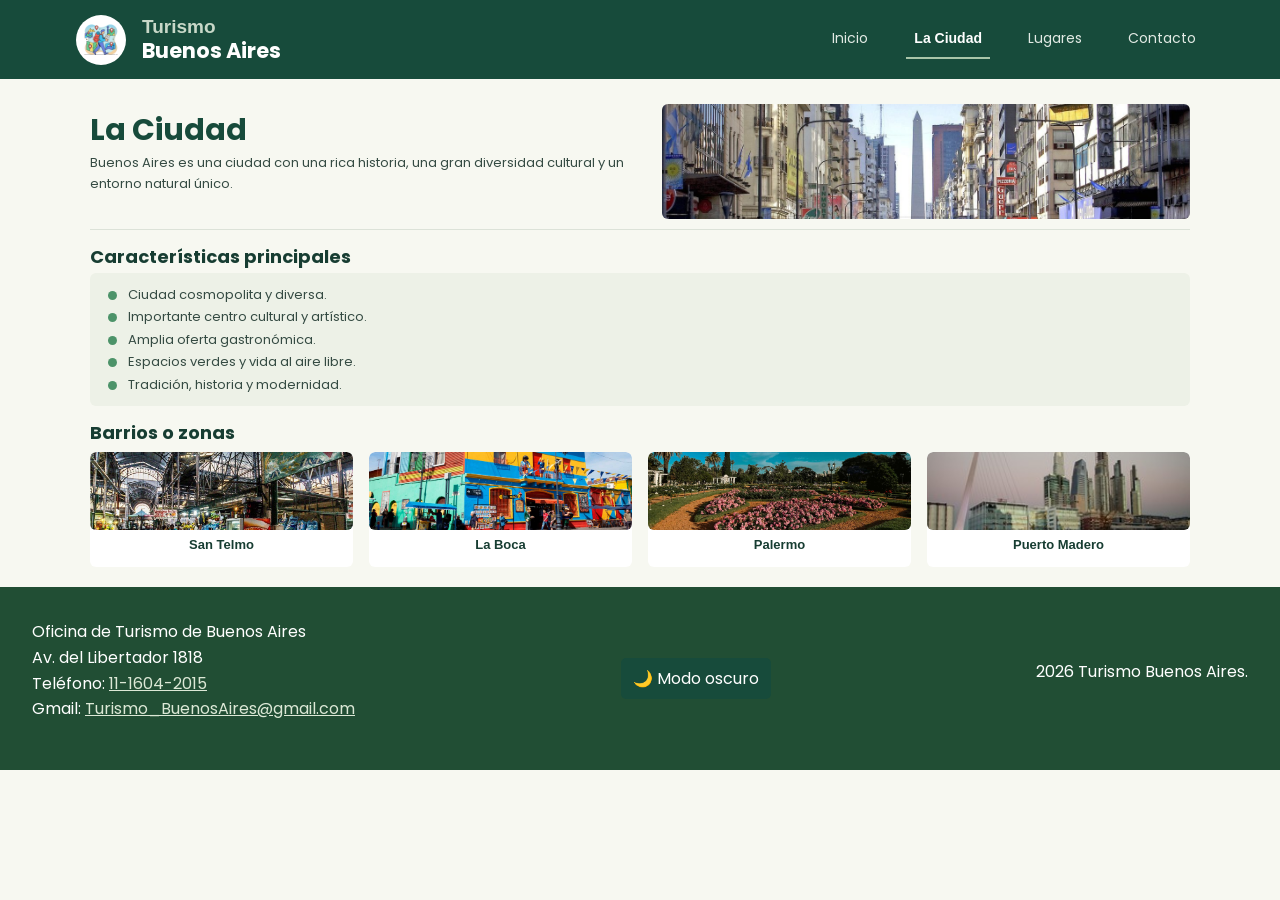
==== commit c833213f: "style: unifico el footer en todas las páginas" ====
--- a/ciudad.html
+++ b/ciudad.html
@@ -149,15 +149,18 @@
     </main>
 
     <footer class="site-footer">
-
-        <p class="footer-titulo">
-            Turismo Buenos Aires
-        </p>
+        <address>
+            Oficina de Turismo de Buenos Aires<br>
+            Av. del Libertador 1818<br>
+            Teléfono:
+            <a href="tel:+541116042015">11-1604-2015</a><br>
+            Gmail:
+            <a href="mailto:Turismo_BuenosAires@gmail.com">
+                Turismo_BuenosAires@gmail.com
+            </a>
+        </address>
         <button id="boton-tema">🌙 Modo oscuro</button>
-        <p class="footer-derechos">
-            © 2026 - Ciudad de Buenos Aires
-        </p>
-
+        <p>2026 Turismo Buenos Aires.</p>
     </footer>
     <!-- Bootstrap JS: necesario para el menú hamburguesa -->
     <script src="https://cdn.jsdelivr.net/npm/bootstrap@5.3.3/dist/js/bootstrap.bundle.min.js"></script>
--- a/css/estilos.css
+++ b/css/estilos.css
@@ -374,32 +374,6 @@
     margin-left: 1rem;
 }
 
-/* Footer de la página ciudad */
-.pagina-ciudad .site-footer {
-    background-color: #d8e5d2;
-    color: inherit;
-
-    display: flex;
-    justify-content: space-between;
-    align-items: center;
-    gap: 0;
-
-    padding: 14px 5%;
-    min-height: 48px;
-}
-
-.pagina-ciudad .footer-titulo {
-    font-size: 13px;
-    font-weight: 600;
-    color: #173d32;
-}
-
-.pagina-ciudad .footer-derechos {
-    font-size: 10px;
-    color: #52665b;
-}
-
-
 /* =========================
    PÁGINA LUGARES
 ========================= */
@@ -550,6 +524,11 @@
     padding: 2rem;
     background-color: var(--color-principal);
     color: white;
+    line-height: 1.6;
+}
+
+.site-footer p {
+    margin-bottom: 0.8rem;
 }
 
 .site-footer address {
@@ -654,7 +633,6 @@
 .pagina-ciudad.modo-oscuro main h2,
 .pagina-ciudad.modo-oscuro main h3,
 .pagina-ciudad.modo-oscuro main p,
-.pagina-ciudad.modo-oscuro .site-footer p,
 .pagina-ciudad.modo-oscuro .caracteristicas li {
     color: #eeeeee;
 }
@@ -715,16 +693,16 @@
         height: 110px;
     }
 
-    .pagina-ciudad .site-footer {
-        flex-direction: column;
-        gap: 6px;
-        text-align: center;
-    }
-
     .contacto-info {
         grid-template-columns: 1fr;
     }
 
+    .site-footer {
+        flex-direction: column;
+        gap: 1rem;
+        text-align: center;
+    }
+
 }
 
 @media (max-width: 350px) {
